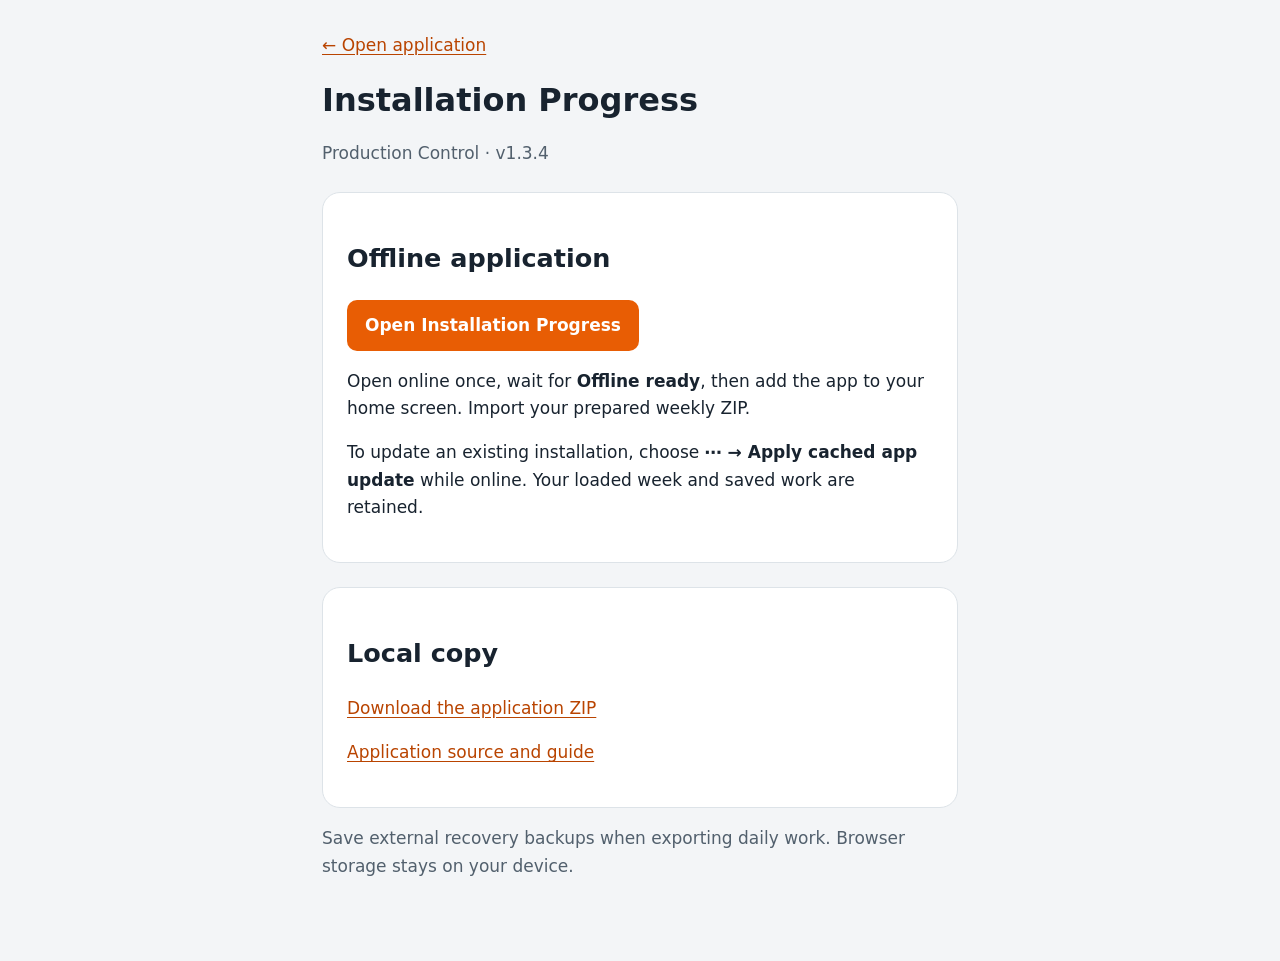
==== downloads.html @ 142a15d4 "Use UK dated daily batch identifiers and retain retry identities" ====
<!doctype html>
<html lang="en-GB">
<head>
<meta charset="utf-8"><meta name="viewport" content="width=device-width,initial-scale=1"><meta name="theme-color" content="#e85d04"><title>Installation Progress · Application</title><link rel="icon" href="./icon.svg" type="image/svg+xml">
<style>*{box-sizing:border-box}body{margin:0;background:#f3f5f7;color:#18232f;font:17px/1.6 system-ui,sans-serif}main{max-width:680px;margin:auto;padding:32px 22px 64px}h1{font-size:32px;line-height:1.2}section{margin-top:24px;padding:24px;background:white;border:1px solid #dde3e8;border-radius:18px}a{color:#b94400;text-underline-offset:3px}.button{display:inline-block;border-radius:10px;padding:12px 18px;background:#e85d04;color:white;text-decoration:none;font-weight:650}.subtle{color:#52606d}</style>
</head>
<body><main><a href="./">← Open application</a><h1>Installation Progress</h1><p class="subtle">Production Control · v1.3.4</p>
<section><h2>Offline application</h2><p><a class="button" href="./">Open Installation Progress</a></p><p>Open online once, wait for <strong>Offline ready</strong>, then add the app to your home screen. Import your prepared weekly ZIP.</p><p>To update an existing installation, choose <strong>⋯ → Apply cached app update</strong> while online. Your loaded week and saved work are retained.</p></section>
<section><h2>Local copy</h2><p><a href="./downloads/Installation-Progress-v1.3.4.zip" download>Download the application ZIP</a></p><p><a href="https://github.com/ricardoscassa/installation-progress">Application source and guide</a></p></section>
<p class="subtle">Save external recovery backups when exporting daily work. Browser storage stays on your device.</p></main></body></html>
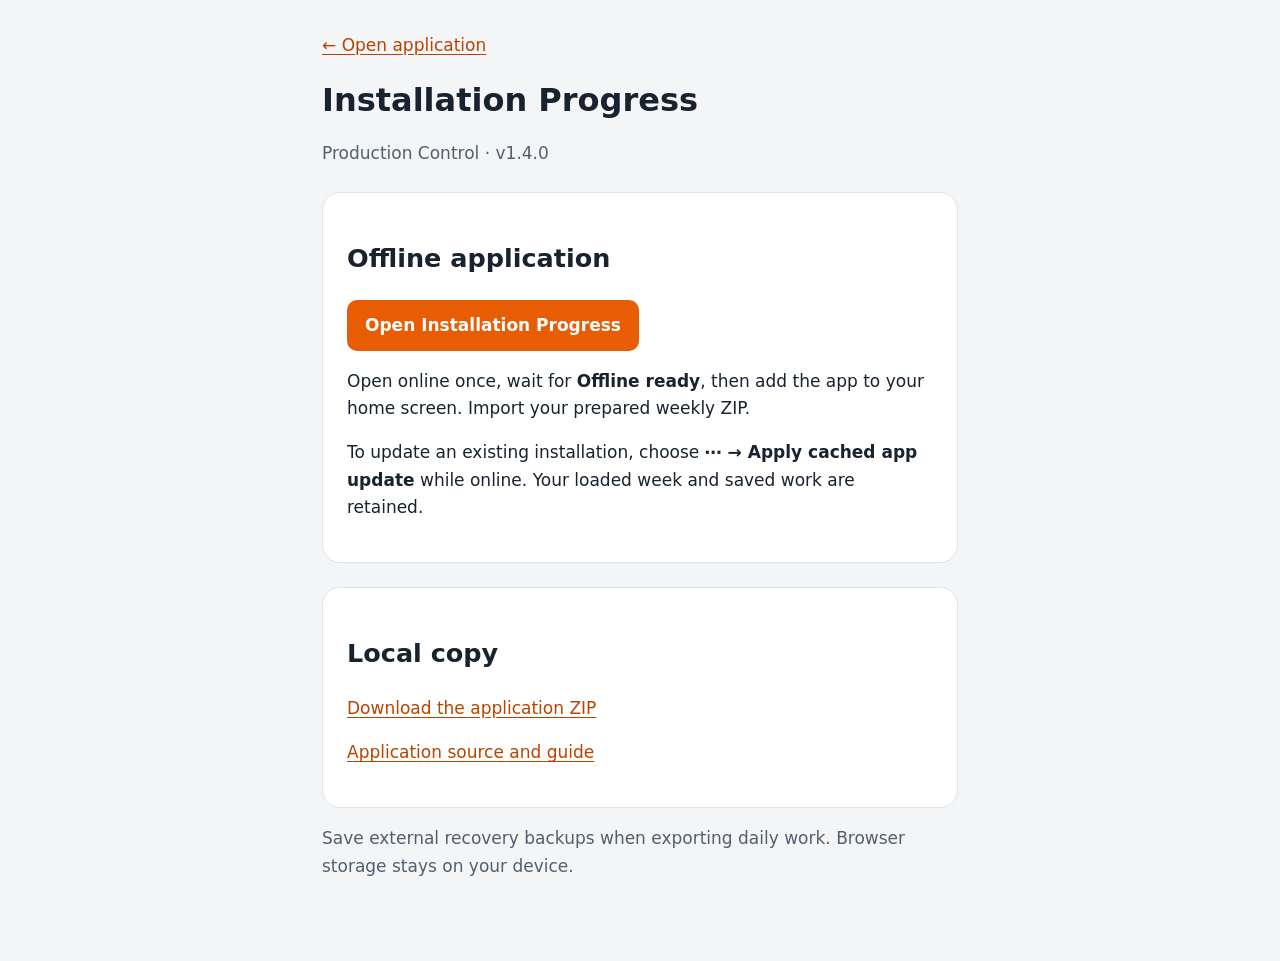
==== commit 0b072e2f: "Recover offline camera sessions and split daily photo backups" ====
--- a/downloads.html
+++ b/downloads.html
@@ -4,7 +4,7 @@
 <meta charset="utf-8"><meta name="viewport" content="width=device-width,initial-scale=1"><meta name="theme-color" content="#e85d04"><title>Installation Progress · Application</title><link rel="icon" href="./icon.svg" type="image/svg+xml">
 <style>*{box-sizing:border-box}body{margin:0;background:#f3f5f7;color:#18232f;font:17px/1.6 system-ui,sans-serif}main{max-width:680px;margin:auto;padding:32px 22px 64px}h1{font-size:32px;line-height:1.2}section{margin-top:24px;padding:24px;background:white;border:1px solid #dde3e8;border-radius:18px}a{color:#b94400;text-underline-offset:3px}.button{display:inline-block;border-radius:10px;padding:12px 18px;background:#e85d04;color:white;text-decoration:none;font-weight:650}.subtle{color:#52606d}</style>
 </head>
-<body><main><a href="./">← Open application</a><h1>Installation Progress</h1><p class="subtle">Production Control · v1.3.4</p>
+<body><main><a href="./">← Open application</a><h1>Installation Progress</h1><p class="subtle">Production Control · v1.4.0</p>
 <section><h2>Offline application</h2><p><a class="button" href="./">Open Installation Progress</a></p><p>Open online once, wait for <strong>Offline ready</strong>, then add the app to your home screen. Import your prepared weekly ZIP.</p><p>To update an existing installation, choose <strong>⋯ → Apply cached app update</strong> while online. Your loaded week and saved work are retained.</p></section>
-<section><h2>Local copy</h2><p><a href="./downloads/Installation-Progress-v1.3.4.zip" download>Download the application ZIP</a></p><p><a href="https://github.com/ricardoscassa/installation-progress">Application source and guide</a></p></section>
+<section><h2>Local copy</h2><p><a href="./downloads/Installation-Progress-v1.4.0.zip" download>Download the application ZIP</a></p><p><a href="https://github.com/ricardoscassa/installation-progress">Application source and guide</a></p></section>
 <p class="subtle">Save external recovery backups when exporting daily work. Browser storage stays on your device.</p></main></body></html>
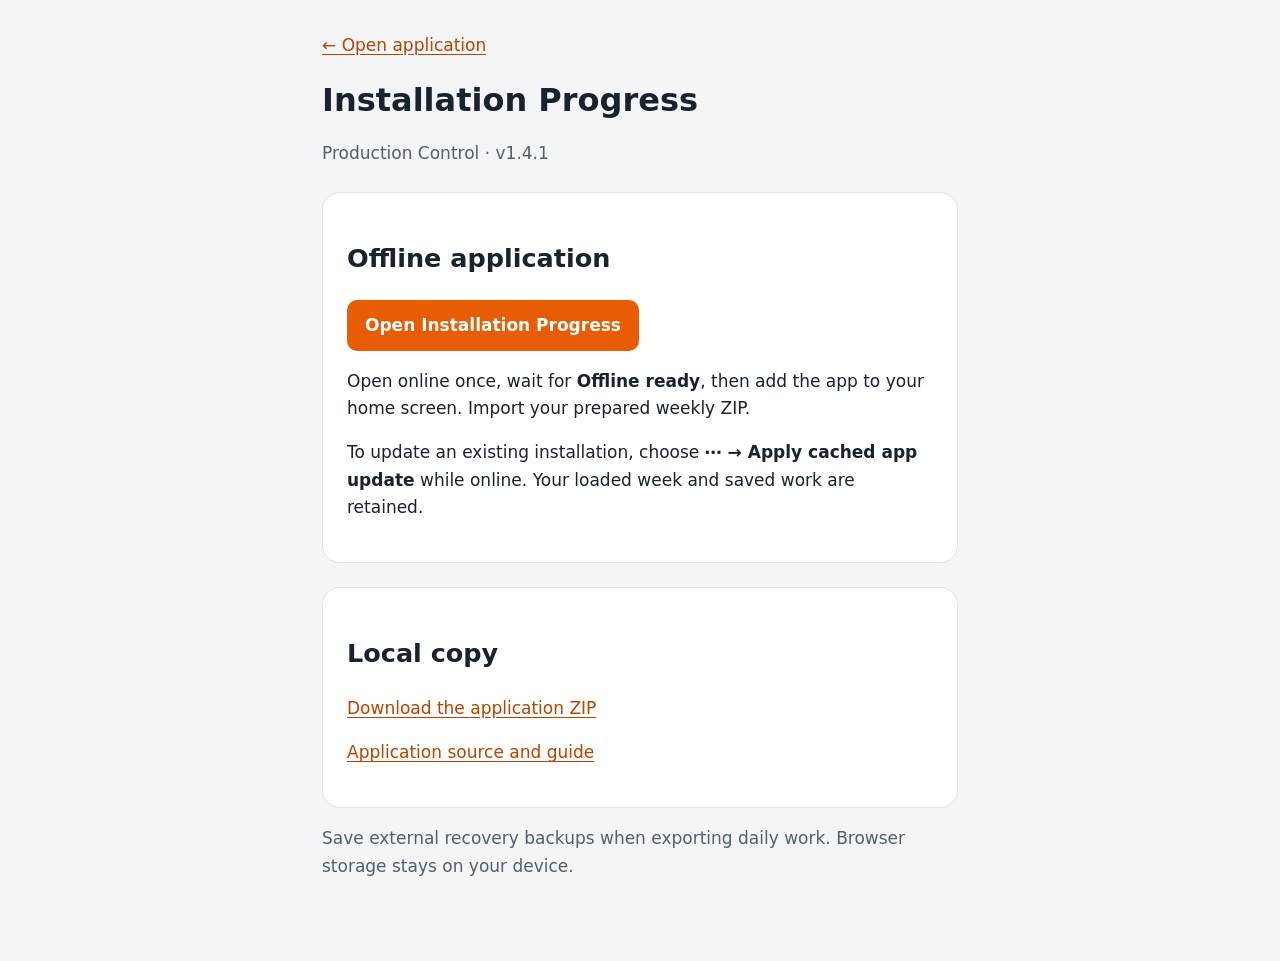
==== commit 9e0ca563: "Start data download before photos and preserve individual save links" ====
--- a/downloads.html
+++ b/downloads.html
@@ -4,7 +4,7 @@
 <meta charset="utf-8"><meta name="viewport" content="width=device-width,initial-scale=1"><meta name="theme-color" content="#e85d04"><title>Installation Progress · Application</title><link rel="icon" href="./icon.svg" type="image/svg+xml">
 <style>*{box-sizing:border-box}body{margin:0;background:#f3f5f7;color:#18232f;font:17px/1.6 system-ui,sans-serif}main{max-width:680px;margin:auto;padding:32px 22px 64px}h1{font-size:32px;line-height:1.2}section{margin-top:24px;padding:24px;background:white;border:1px solid #dde3e8;border-radius:18px}a{color:#b94400;text-underline-offset:3px}.button{display:inline-block;border-radius:10px;padding:12px 18px;background:#e85d04;color:white;text-decoration:none;font-weight:650}.subtle{color:#52606d}</style>
 </head>
-<body><main><a href="./">← Open application</a><h1>Installation Progress</h1><p class="subtle">Production Control · v1.4.0</p>
+<body><main><a href="./">← Open application</a><h1>Installation Progress</h1><p class="subtle">Production Control · v1.4.1</p>
 <section><h2>Offline application</h2><p><a class="button" href="./">Open Installation Progress</a></p><p>Open online once, wait for <strong>Offline ready</strong>, then add the app to your home screen. Import your prepared weekly ZIP.</p><p>To update an existing installation, choose <strong>⋯ → Apply cached app update</strong> while online. Your loaded week and saved work are retained.</p></section>
-<section><h2>Local copy</h2><p><a href="./downloads/Installation-Progress-v1.4.0.zip" download>Download the application ZIP</a></p><p><a href="https://github.com/ricardoscassa/installation-progress">Application source and guide</a></p></section>
+<section><h2>Local copy</h2><p><a href="./downloads/Installation-Progress-v1.4.1.zip" download>Download the application ZIP</a></p><p><a href="https://github.com/ricardoscassa/installation-progress">Application source and guide</a></p></section>
 <p class="subtle">Save external recovery backups when exporting daily work. Browser storage stays on your device.</p></main></body></html>
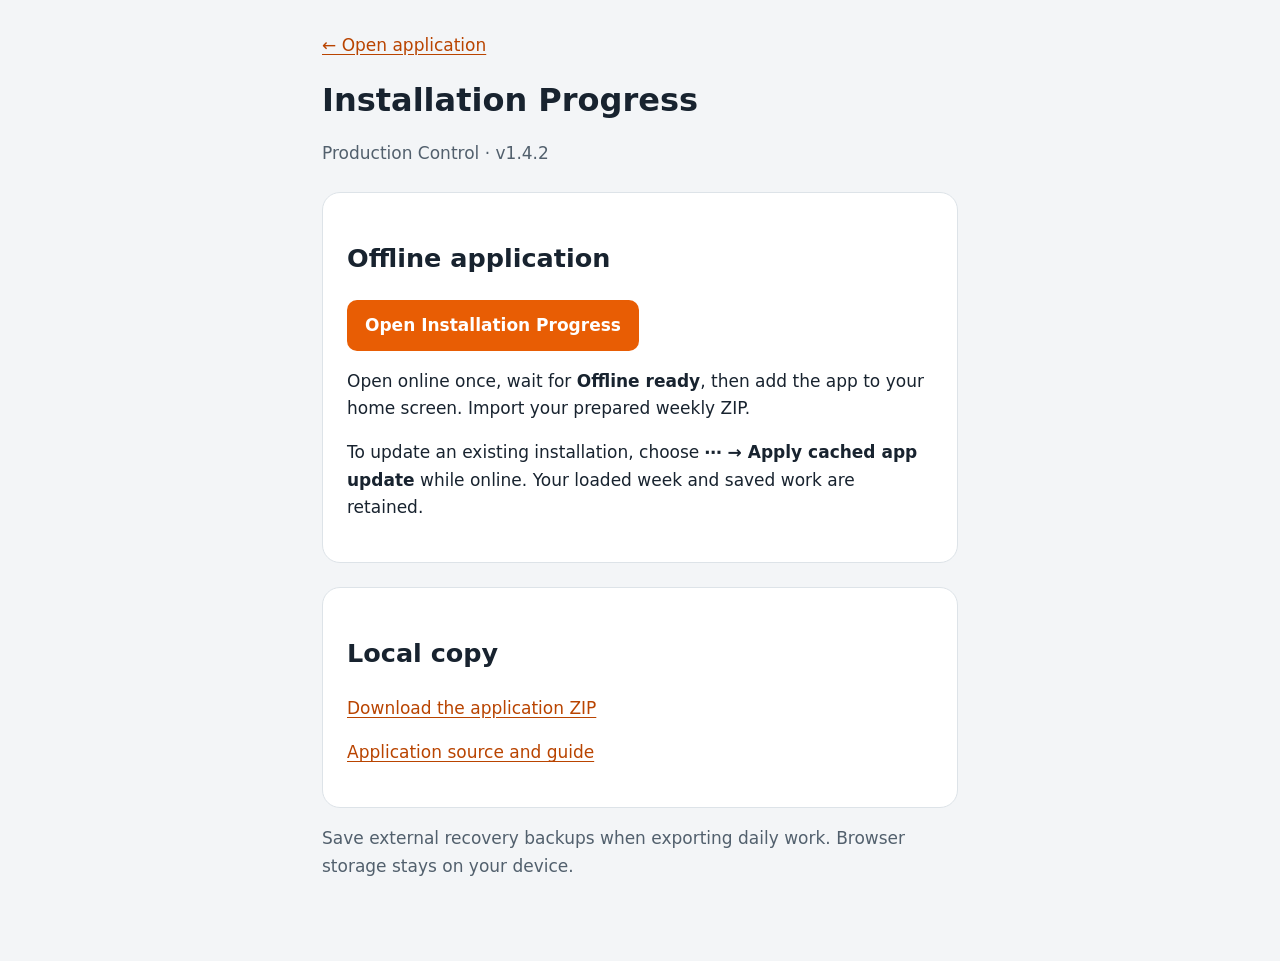
==== commit b99beed0: "Simplify export dialog to separate matching save buttons" ====
--- a/downloads.html
+++ b/downloads.html
@@ -4,7 +4,7 @@
 <meta charset="utf-8"><meta name="viewport" content="width=device-width,initial-scale=1"><meta name="theme-color" content="#e85d04"><title>Installation Progress · Application</title><link rel="icon" href="./icon.svg" type="image/svg+xml">
 <style>*{box-sizing:border-box}body{margin:0;background:#f3f5f7;color:#18232f;font:17px/1.6 system-ui,sans-serif}main{max-width:680px;margin:auto;padding:32px 22px 64px}h1{font-size:32px;line-height:1.2}section{margin-top:24px;padding:24px;background:white;border:1px solid #dde3e8;border-radius:18px}a{color:#b94400;text-underline-offset:3px}.button{display:inline-block;border-radius:10px;padding:12px 18px;background:#e85d04;color:white;text-decoration:none;font-weight:650}.subtle{color:#52606d}</style>
 </head>
-<body><main><a href="./">← Open application</a><h1>Installation Progress</h1><p class="subtle">Production Control · v1.4.1</p>
+<body><main><a href="./">← Open application</a><h1>Installation Progress</h1><p class="subtle">Production Control · v1.4.2</p>
 <section><h2>Offline application</h2><p><a class="button" href="./">Open Installation Progress</a></p><p>Open online once, wait for <strong>Offline ready</strong>, then add the app to your home screen. Import your prepared weekly ZIP.</p><p>To update an existing installation, choose <strong>⋯ → Apply cached app update</strong> while online. Your loaded week and saved work are retained.</p></section>
-<section><h2>Local copy</h2><p><a href="./downloads/Installation-Progress-v1.4.1.zip" download>Download the application ZIP</a></p><p><a href="https://github.com/ricardoscassa/installation-progress">Application source and guide</a></p></section>
+<section><h2>Local copy</h2><p><a href="./downloads/Installation-Progress-v1.4.2.zip" download>Download the application ZIP</a></p><p><a href="https://github.com/ricardoscassa/installation-progress">Application source and guide</a></p></section>
 <p class="subtle">Save external recovery backups when exporting daily work. Browser storage stays on your device.</p></main></body></html>
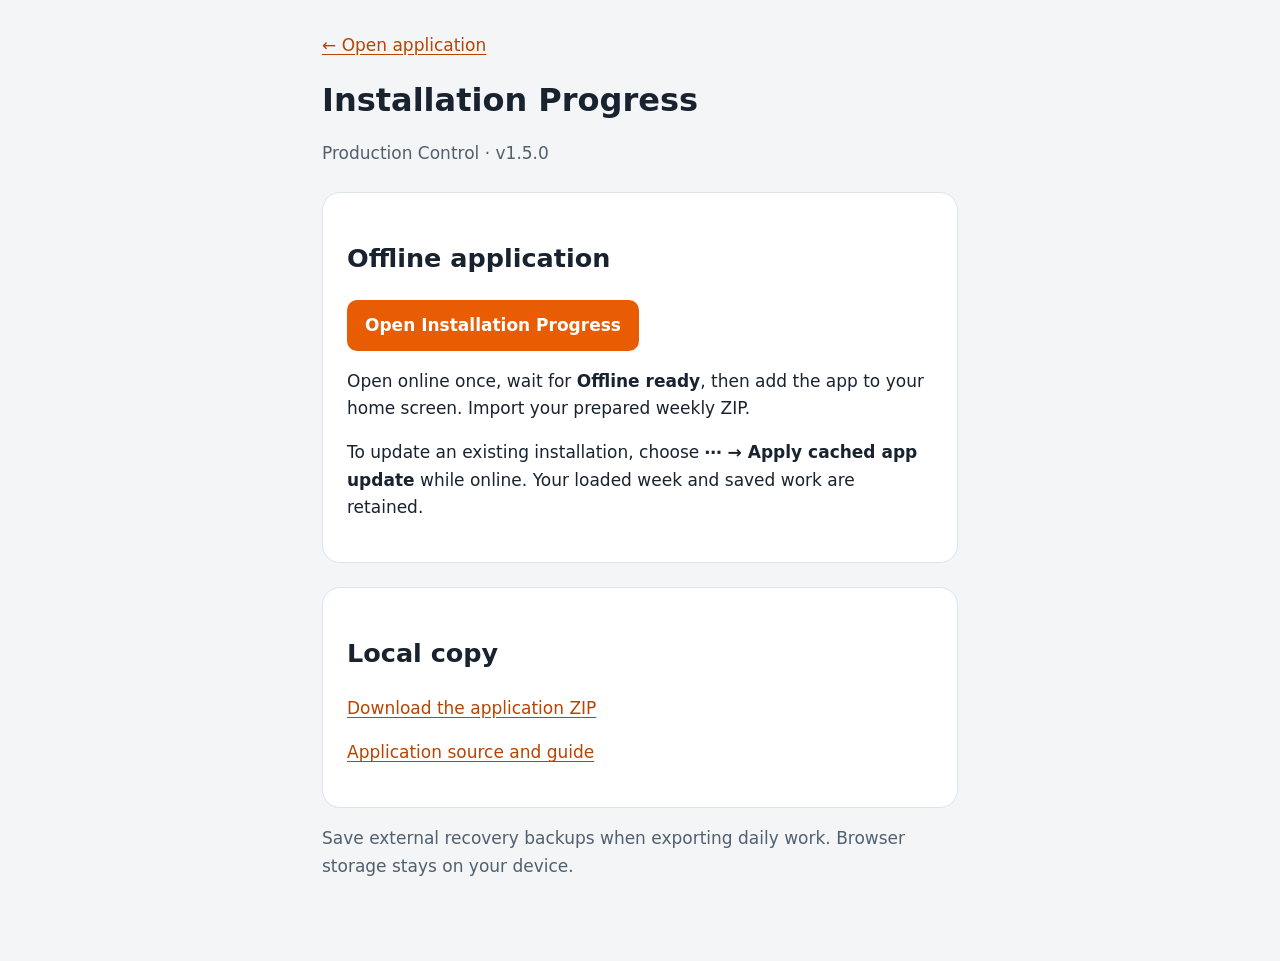
==== commit 0a43fdaf: "Load authorised work-group packages and preserve offline sessions" ====
--- a/downloads.html
+++ b/downloads.html
@@ -4,7 +4,7 @@
 <meta charset="utf-8"><meta name="viewport" content="width=device-width,initial-scale=1"><meta name="theme-color" content="#e85d04"><title>Installation Progress · Application</title><link rel="icon" href="./icon.svg" type="image/svg+xml">
 <style>*{box-sizing:border-box}body{margin:0;background:#f3f5f7;color:#18232f;font:17px/1.6 system-ui,sans-serif}main{max-width:680px;margin:auto;padding:32px 22px 64px}h1{font-size:32px;line-height:1.2}section{margin-top:24px;padding:24px;background:white;border:1px solid #dde3e8;border-radius:18px}a{color:#b94400;text-underline-offset:3px}.button{display:inline-block;border-radius:10px;padding:12px 18px;background:#e85d04;color:white;text-decoration:none;font-weight:650}.subtle{color:#52606d}</style>
 </head>
-<body><main><a href="./">← Open application</a><h1>Installation Progress</h1><p class="subtle">Production Control · v1.4.2</p>
+<body><main><a href="./">← Open application</a><h1>Installation Progress</h1><p class="subtle">Production Control · v1.5.0</p>
 <section><h2>Offline application</h2><p><a class="button" href="./">Open Installation Progress</a></p><p>Open online once, wait for <strong>Offline ready</strong>, then add the app to your home screen. Import your prepared weekly ZIP.</p><p>To update an existing installation, choose <strong>⋯ → Apply cached app update</strong> while online. Your loaded week and saved work are retained.</p></section>
-<section><h2>Local copy</h2><p><a href="./downloads/Installation-Progress-v1.4.2.zip" download>Download the application ZIP</a></p><p><a href="https://github.com/ricardoscassa/installation-progress">Application source and guide</a></p></section>
+<section><h2>Local copy</h2><p><a href="./downloads/Installation-Progress-v1.5.0.zip" download>Download the application ZIP</a></p><p><a href="https://github.com/ricardoscassa/installation-progress">Application source and guide</a></p></section>
 <p class="subtle">Save external recovery backups when exporting daily work. Browser storage stays on your device.</p></main></body></html>
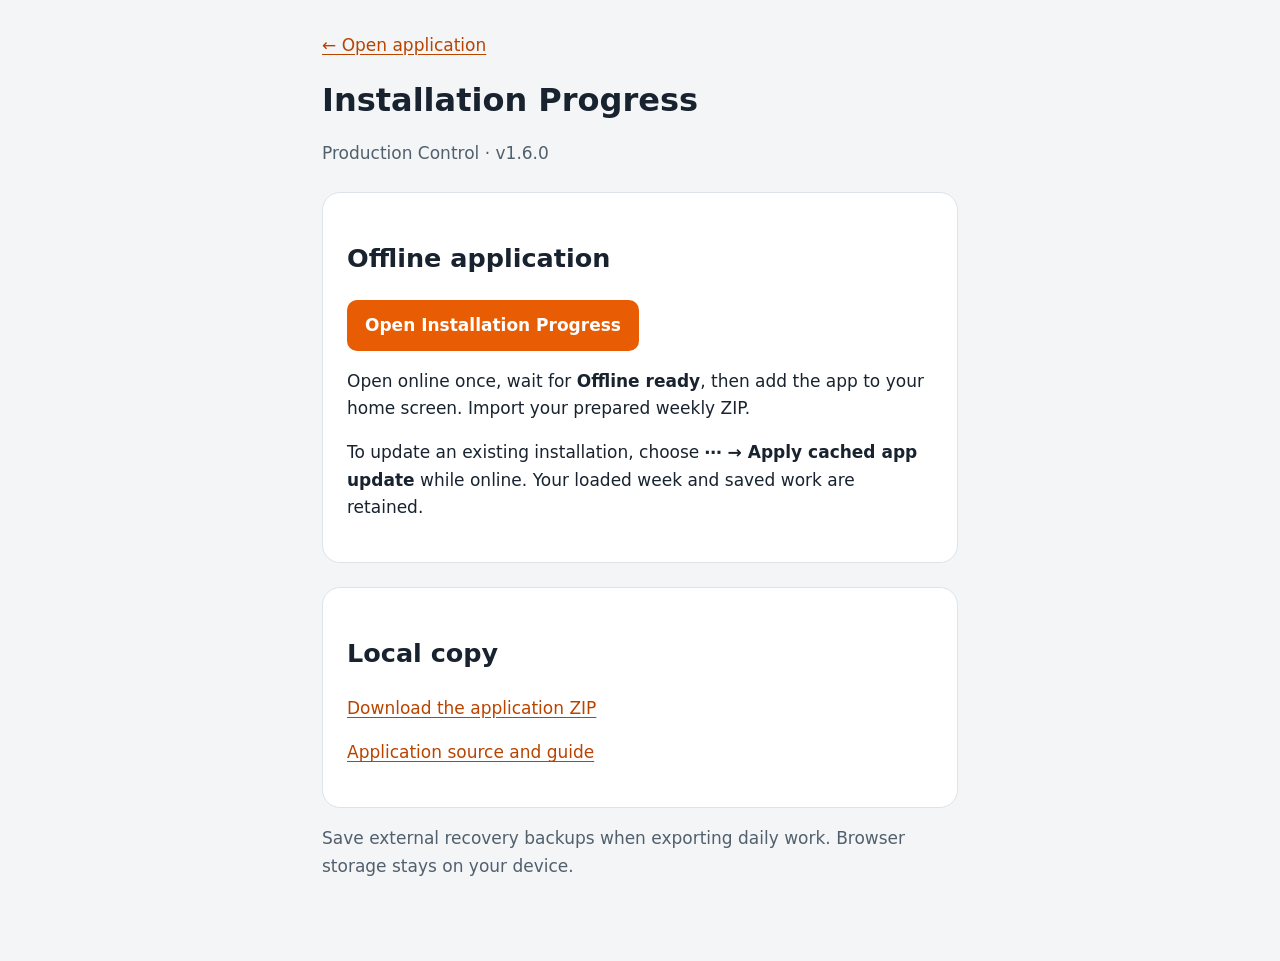
==== commit ba4ea928: "Add optional shared ECS photos in the existing preview" ====
--- a/downloads.html
+++ b/downloads.html
@@ -4,7 +4,7 @@
 <meta charset="utf-8"><meta name="viewport" content="width=device-width,initial-scale=1"><meta name="theme-color" content="#e85d04"><title>Installation Progress · Application</title><link rel="icon" href="./icon.svg" type="image/svg+xml">
 <style>*{box-sizing:border-box}body{margin:0;background:#f3f5f7;color:#18232f;font:17px/1.6 system-ui,sans-serif}main{max-width:680px;margin:auto;padding:32px 22px 64px}h1{font-size:32px;line-height:1.2}section{margin-top:24px;padding:24px;background:white;border:1px solid #dde3e8;border-radius:18px}a{color:#b94400;text-underline-offset:3px}.button{display:inline-block;border-radius:10px;padding:12px 18px;background:#e85d04;color:white;text-decoration:none;font-weight:650}.subtle{color:#52606d}</style>
 </head>
-<body><main><a href="./">← Open application</a><h1>Installation Progress</h1><p class="subtle">Production Control · v1.5.0</p>
+<body><main><a href="./">← Open application</a><h1>Installation Progress</h1><p class="subtle">Production Control · v1.6.0</p>
 <section><h2>Offline application</h2><p><a class="button" href="./">Open Installation Progress</a></p><p>Open online once, wait for <strong>Offline ready</strong>, then add the app to your home screen. Import your prepared weekly ZIP.</p><p>To update an existing installation, choose <strong>⋯ → Apply cached app update</strong> while online. Your loaded week and saved work are retained.</p></section>
-<section><h2>Local copy</h2><p><a href="./downloads/Installation-Progress-v1.5.0.zip" download>Download the application ZIP</a></p><p><a href="https://github.com/ricardoscassa/installation-progress">Application source and guide</a></p></section>
+<section><h2>Local copy</h2><p><a href="./downloads/Installation-Progress-v1.6.0.zip" download>Download the application ZIP</a></p><p><a href="https://github.com/ricardoscassa/installation-progress">Application source and guide</a></p></section>
 <p class="subtle">Save external recovery backups when exporting daily work. Browser storage stays on your device.</p></main></body></html>
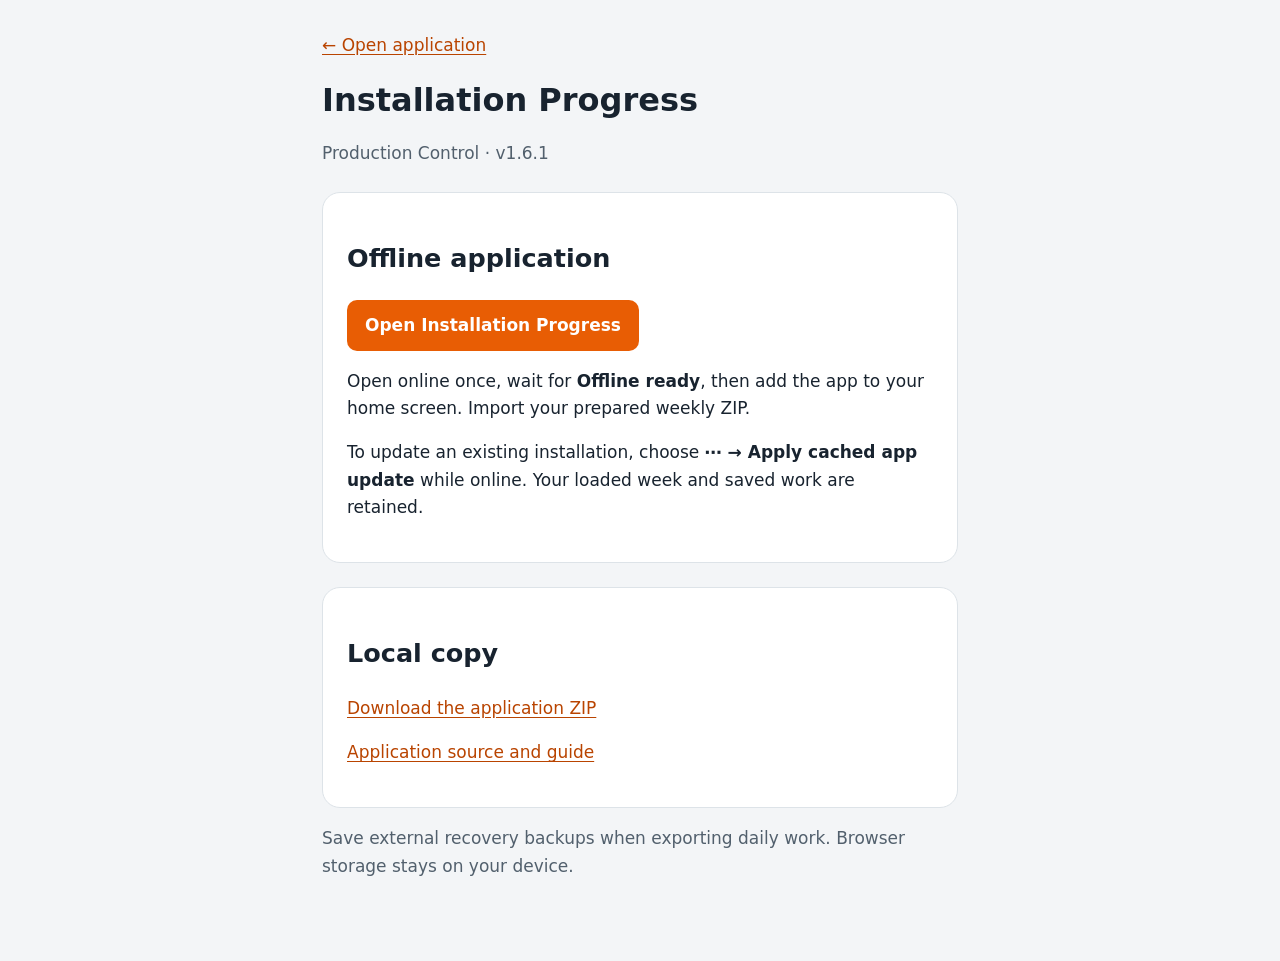
==== commit 60949a21: "Allow daily export alongside unrelated unfinished ECS" ====
--- a/downloads.html
+++ b/downloads.html
@@ -4,7 +4,7 @@
 <meta charset="utf-8"><meta name="viewport" content="width=device-width,initial-scale=1"><meta name="theme-color" content="#e85d04"><title>Installation Progress · Application</title><link rel="icon" href="./icon.svg" type="image/svg+xml">
 <style>*{box-sizing:border-box}body{margin:0;background:#f3f5f7;color:#18232f;font:17px/1.6 system-ui,sans-serif}main{max-width:680px;margin:auto;padding:32px 22px 64px}h1{font-size:32px;line-height:1.2}section{margin-top:24px;padding:24px;background:white;border:1px solid #dde3e8;border-radius:18px}a{color:#b94400;text-underline-offset:3px}.button{display:inline-block;border-radius:10px;padding:12px 18px;background:#e85d04;color:white;text-decoration:none;font-weight:650}.subtle{color:#52606d}</style>
 </head>
-<body><main><a href="./">← Open application</a><h1>Installation Progress</h1><p class="subtle">Production Control · v1.6.0</p>
+<body><main><a href="./">← Open application</a><h1>Installation Progress</h1><p class="subtle">Production Control · v1.6.1</p>
 <section><h2>Offline application</h2><p><a class="button" href="./">Open Installation Progress</a></p><p>Open online once, wait for <strong>Offline ready</strong>, then add the app to your home screen. Import your prepared weekly ZIP.</p><p>To update an existing installation, choose <strong>⋯ → Apply cached app update</strong> while online. Your loaded week and saved work are retained.</p></section>
-<section><h2>Local copy</h2><p><a href="./downloads/Installation-Progress-v1.6.0.zip" download>Download the application ZIP</a></p><p><a href="https://github.com/ricardoscassa/installation-progress">Application source and guide</a></p></section>
+<section><h2>Local copy</h2><p><a href="./downloads/Installation-Progress-v1.6.1.zip" download>Download the application ZIP</a></p><p><a href="https://github.com/ricardoscassa/installation-progress">Application source and guide</a></p></section>
 <p class="subtle">Save external recovery backups when exporting daily work. Browser storage stays on your device.</p></main></body></html>
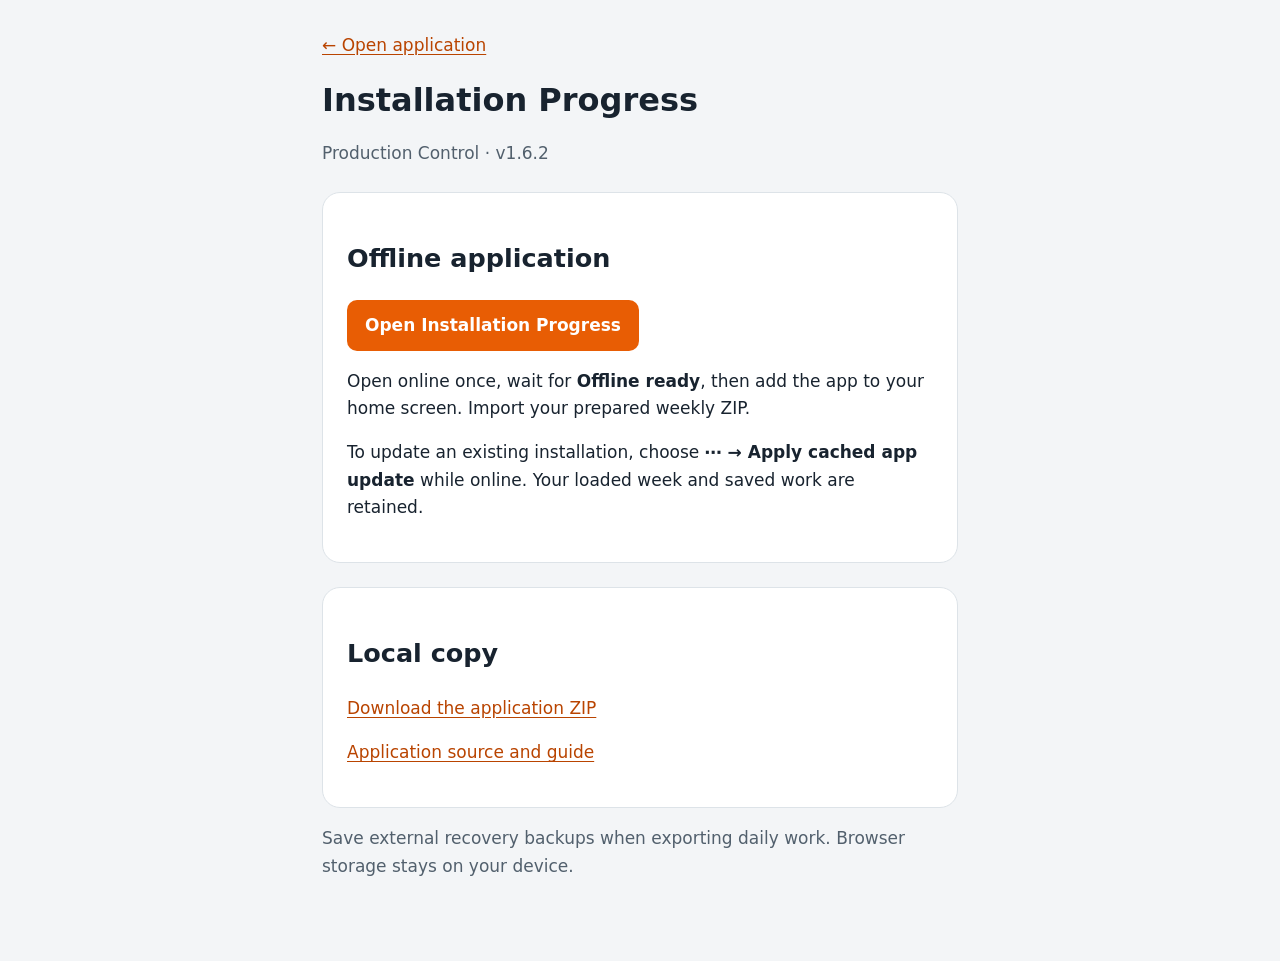
==== commit 9b6c2763: "Allow removing individual ECS photos while preserving progress" ====
--- a/downloads.html
+++ b/downloads.html
@@ -4,7 +4,7 @@
 <meta charset="utf-8"><meta name="viewport" content="width=device-width,initial-scale=1"><meta name="theme-color" content="#e85d04"><title>Installation Progress · Application</title><link rel="icon" href="./icon.svg" type="image/svg+xml">
 <style>*{box-sizing:border-box}body{margin:0;background:#f3f5f7;color:#18232f;font:17px/1.6 system-ui,sans-serif}main{max-width:680px;margin:auto;padding:32px 22px 64px}h1{font-size:32px;line-height:1.2}section{margin-top:24px;padding:24px;background:white;border:1px solid #dde3e8;border-radius:18px}a{color:#b94400;text-underline-offset:3px}.button{display:inline-block;border-radius:10px;padding:12px 18px;background:#e85d04;color:white;text-decoration:none;font-weight:650}.subtle{color:#52606d}</style>
 </head>
-<body><main><a href="./">← Open application</a><h1>Installation Progress</h1><p class="subtle">Production Control · v1.6.1</p>
+<body><main><a href="./">← Open application</a><h1>Installation Progress</h1><p class="subtle">Production Control · v1.6.2</p>
 <section><h2>Offline application</h2><p><a class="button" href="./">Open Installation Progress</a></p><p>Open online once, wait for <strong>Offline ready</strong>, then add the app to your home screen. Import your prepared weekly ZIP.</p><p>To update an existing installation, choose <strong>⋯ → Apply cached app update</strong> while online. Your loaded week and saved work are retained.</p></section>
-<section><h2>Local copy</h2><p><a href="./downloads/Installation-Progress-v1.6.1.zip" download>Download the application ZIP</a></p><p><a href="https://github.com/ricardoscassa/installation-progress">Application source and guide</a></p></section>
+<section><h2>Local copy</h2><p><a href="./downloads/Installation-Progress-v1.6.2.zip" download>Download the application ZIP</a></p><p><a href="https://github.com/ricardoscassa/installation-progress">Application source and guide</a></p></section>
 <p class="subtle">Save external recovery backups when exporting daily work. Browser storage stays on your device.</p></main></body></html>
